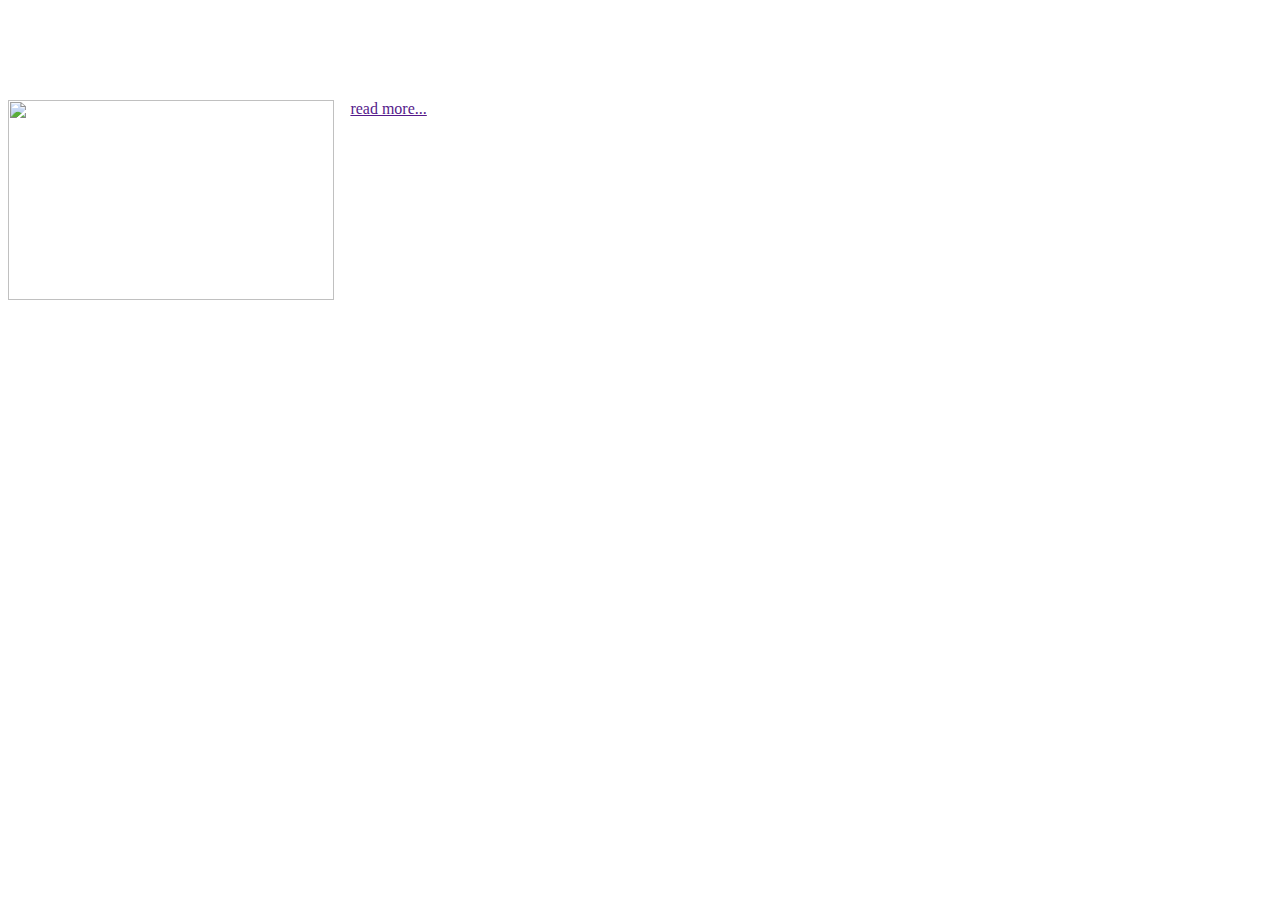
==== news loop/index.html @ 2d5e1d7d "news loop" ====
<!DOCTYPE html>
<html lang="en">
  <head>
    <meta charset="UTF-8" />
    <meta http-equiv="X-UA-Compatible" content="IE=edge" />
    <meta name="viewport" content="width=device-width, initial-scale=1.0" />
    <title>Document</title>
    <link rel="stylesheet" href="style.css" />
  </head>
  <body>
    <div class="news">
      <div class="card">
        <img class="image" src="" alt="" />
        <h4 class="title"></h4>
        <p class="description"></p>
        <p class="content"></p>
        <small class="author"></small>
        <a class="read-more" href="">read more...</a>
      </div>
    </div>
    <script src="news.js"></script>
    <script>
      //   const titleDisplay = document.querySelector(".title");
      //   const imageDisplay = document.querySelector(".image");
      //   const authorDisplay = document.querySelector(".author");
      //   const descriptionDisplay = document.querySelector(".description");
      //   const readMoreDisplay = document.querySelector(".read-more");
      //   const contentDisplay = document.querySelector(".content");

      //   data.articles.map((el, index) => {
      //     //   titleDisplay.innerHTML += el.title;
      //     console.log(el);

      //     // imageDisplay.src = el.urlToImage;
      //     imageDisplay.innerHTML = `<img class="image" src="${el.urlToImage}"></img>`;
      //     // titleDisplay.innerHTML = el.title;
      //     // authorDisplay.innerHTML = el.author;
      //     // descriptionDisplay.innerHTML = el.description;
      //     // contentDisplay.innerHTML = el.content;
      //   });

      // imageDisplay.src = data.articles[0].urlToImage;
      // titleDisplay.innerHTML = data.articles[0].title;
      // authorDisplay.innerHTML = data.articles[0].author;
      // descriptionDisplay.innerHTML = data.articles[0].description;
      // contentDisplay.innerHTML = data.articles[0].content;

      // readMoreDisplay.addEventListener("click", () => {
      //   event.preventDefault();
      //   contentDisplay.classList.toggle("show-hide");
      // });
    </script>
  </body>
</html>
---- news loop/style.css ----
* {
  padding: 0;
  border: 0;
  box-sizing: border-box;
}

.show-hide {
  display: block !important;
}

.news {
  width: 80%;
  margin: 100px 0 auto;
  columns: 3 250px;
}

.card {
  width: 100%;
}

.image {
  width: 100%;
  height: 200px;
}

.title {
}

.author {
}

.description {
}

.content {
  display: none;
}

.read-more {
}
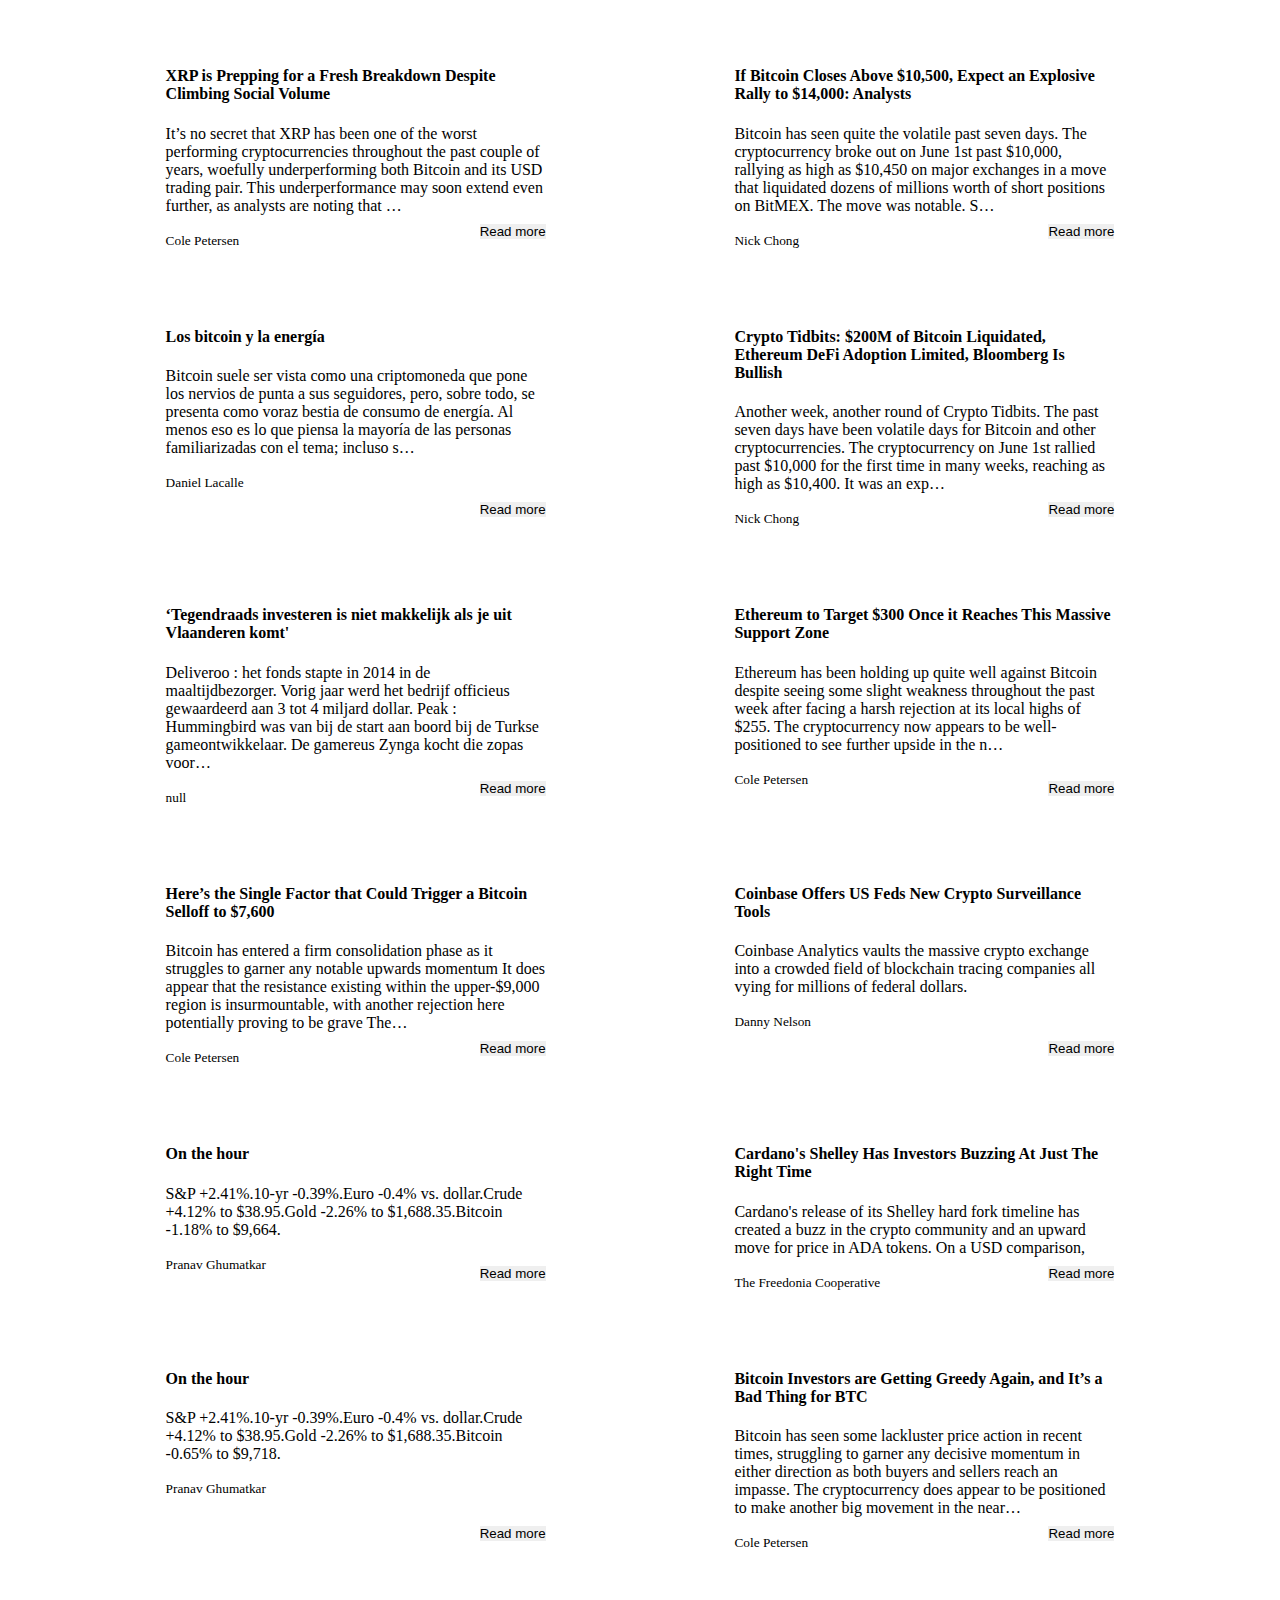
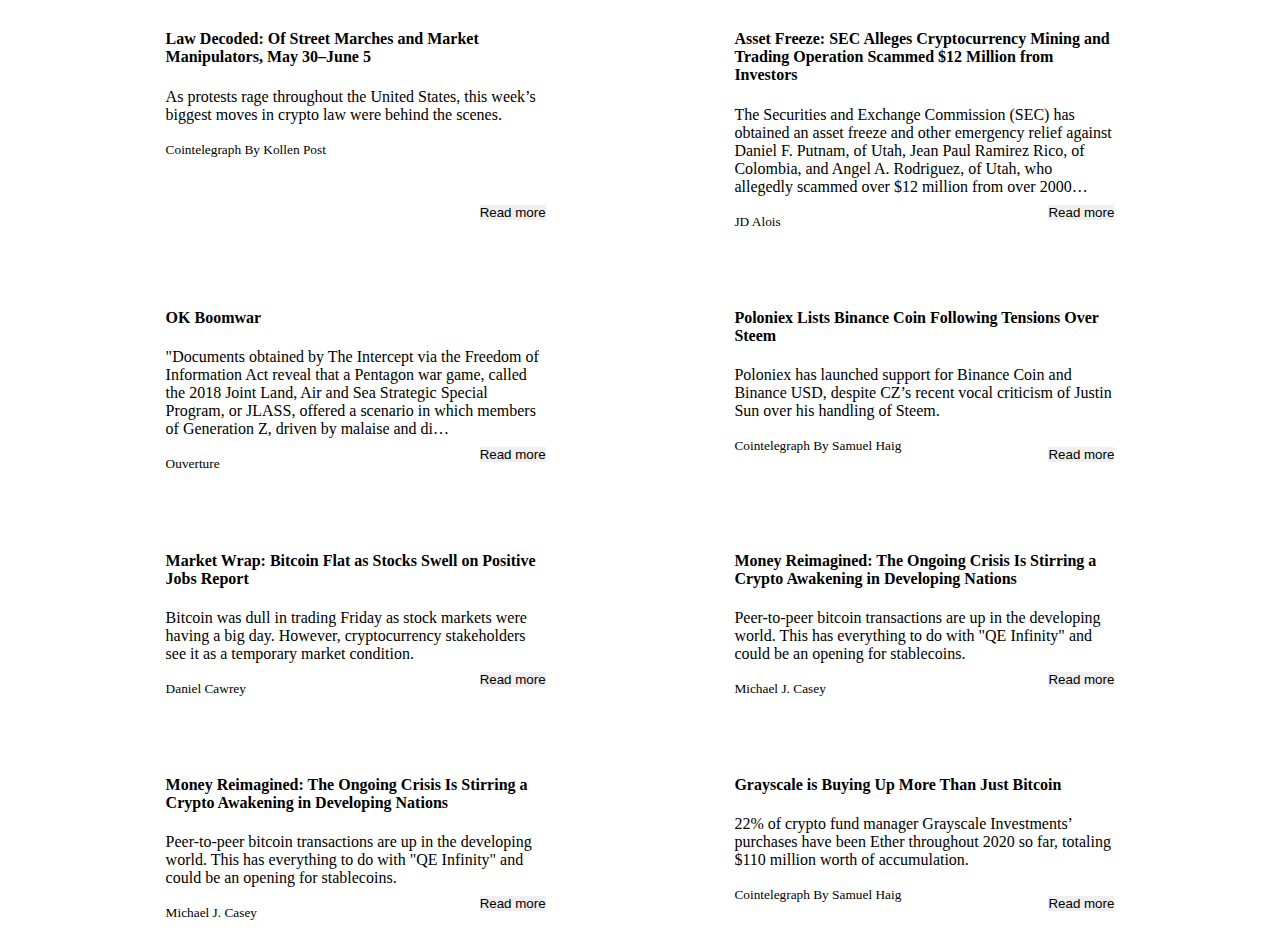
==== commit b29ea28e: "News final" ====
--- a/news loop/index.html
+++ b/news loop/index.html
@@ -6,49 +6,34 @@
     <meta name="viewport" content="width=device-width, initial-scale=1.0" />
     <title>Document</title>
     <link rel="stylesheet" href="style.css" />
+    <link
+      href="https://cdn.jsdelivr.net/npm/bootstrap@5.1.3/dist/css/bootstrap.min.css"
+      rel="stylesheet"
+      integrity="sha384-1BmE4kWBq78iYhFldvKuhfTAU6auU8tT94WrHftjDbrCEXSU1oBoqyl2QvZ6jIW3"
+      crossorigin="anonymous"
+    />
   </head>
   <body>
-    <div class="news">
-      <div class="card">
-        <img class="image" src="" alt="" />
-        <h4 class="title"></h4>
-        <p class="description"></p>
-        <p class="content"></p>
-        <small class="author"></small>
-        <a class="read-more" href="">read more...</a>
-      </div>
-    </div>
+    <div class="news"></div>
     <script src="news.js"></script>
     <script>
-      //   const titleDisplay = document.querySelector(".title");
-      //   const imageDisplay = document.querySelector(".image");
-      //   const authorDisplay = document.querySelector(".author");
-      //   const descriptionDisplay = document.querySelector(".description");
-      //   const readMoreDisplay = document.querySelector(".read-more");
-      //   const contentDisplay = document.querySelector(".content");
+      const news = document.querySelector(".news");
+      data.articles.map((el, index) => {
+        news.innerHTML += `
+        <div class="card" style="width: 25rem;">
+        <img class="image card-img-top"  src="${el.urlToImage}" alt="" />
 
-      //   data.articles.map((el, index) => {
-      //     //   titleDisplay.innerHTML += el.title;
-      //     console.log(el);
-
-      //     // imageDisplay.src = el.urlToImage;
-      //     imageDisplay.innerHTML = `<img class="image" src="${el.urlToImage}"></img>`;
-      //     // titleDisplay.innerHTML = el.title;
-      //     // authorDisplay.innerHTML = el.author;
-      //     // descriptionDisplay.innerHTML = el.description;
-      //     // contentDisplay.innerHTML = el.content;
-      //   });
-
-      // imageDisplay.src = data.articles[0].urlToImage;
-      // titleDisplay.innerHTML = data.articles[0].title;
-      // authorDisplay.innerHTML = data.articles[0].author;
-      // descriptionDisplay.innerHTML = data.articles[0].description;
-      // contentDisplay.innerHTML = data.articles[0].content;
-
-      // readMoreDisplay.addEventListener("click", () => {
-      //   event.preventDefault();
-      //   contentDisplay.classList.toggle("show-hide");
-      // });
+        <div class="card-body">
+        <h4 class="title card-title">${el.title}</h4>
+        <p class="description card-text">${el.description}</p>
+        <small class="author">${el.author}</small><br>
+        <button type="button" class="btn btn-info">
+            <a class="read-more" href="${el.url}">Read more</a>
+            </button>
+        
+            </div>
+      </div>`;
+      });
     </script>
   </body>
 </html>
--- a/news loop/style.css
+++ b/news loop/style.css
@@ -4,37 +4,29 @@
   box-sizing: border-box;
 }
 
-.show-hide {
-  display: block !important;
-}
-
 .news {
-  width: 80%;
-  margin: 100px 0 auto;
-  columns: 3 250px;
+  width: 90%;
+  margin: auto;
+  display: flex;
+  flex-direction: row;
+  flex-wrap: wrap;
+  justify-content: space-around;
 }
 
 .card {
-  width: 100%;
-}
-
-.image {
-  width: 100%;
-  height: 200px;
-}
-
-.title {
-}
-
-.author {
-}
-
-.description {
-}
-
-.content {
-  display: none;
+  padding: 10px;
+  margin: 10px;
+  position: relative;
 }
 
 .read-more {
+  text-decoration: none;
+  color: black;
 }
+
+.btn-info {
+  margin: 10px 0;
+  position: absolute;
+  bottom: 10px;
+  right: 10px;
+}
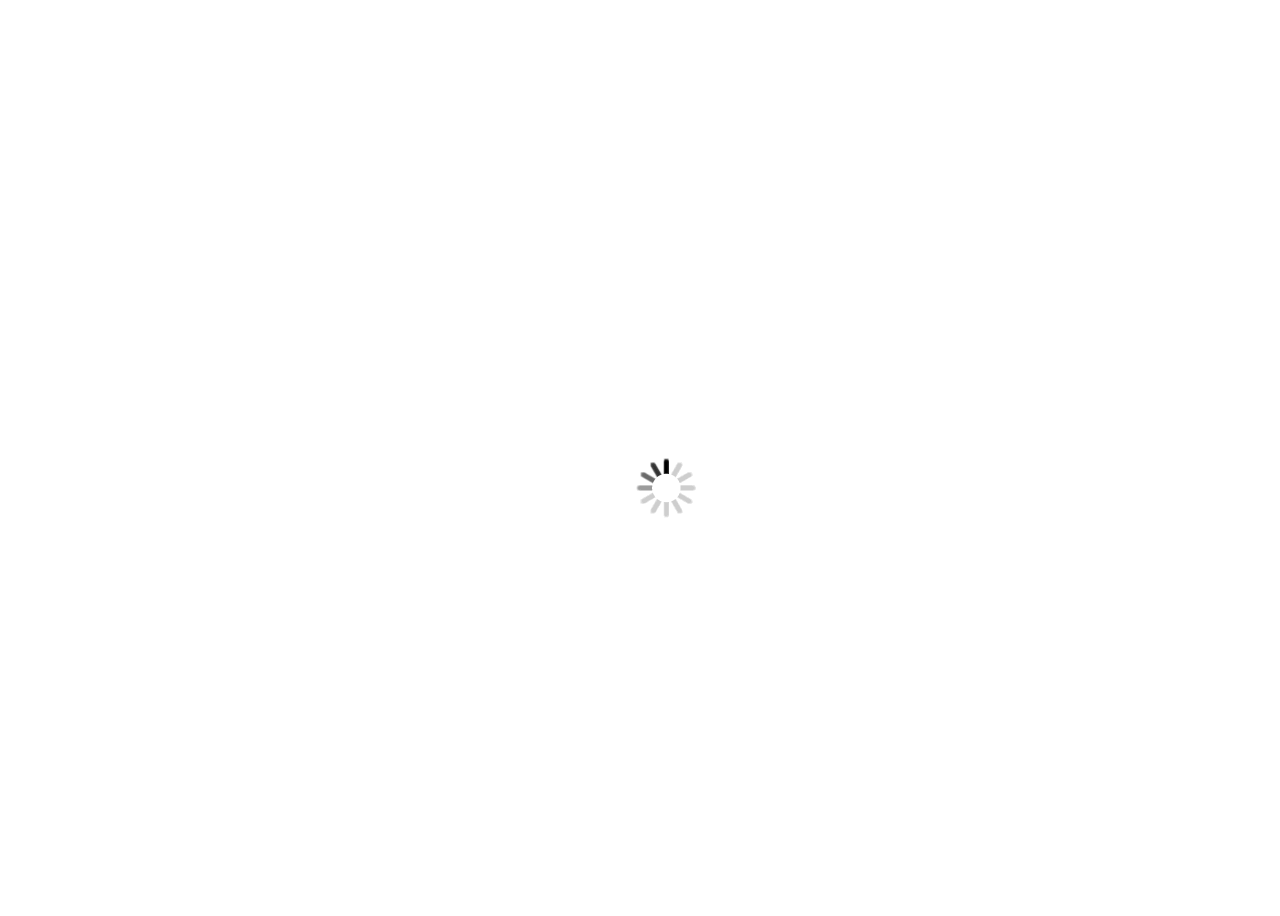
==== commit 513c60fb: "Card News with fetch api" ====
--- a/news loop/index.html
+++ b/news loop/index.html
@@ -13,13 +13,33 @@
       crossorigin="anonymous"
     />
   </head>
+  <style>
+    body {
+      height: 100vh;
+    }
+    #loading {
+      position: fixed;
+      top: 40%;
+      left: 42%;
+    }
+    .hidden {
+      display: none;
+    }
+  </style>
   <body>
+    <img id="loading" src="loading.gif" alt="" />
     <div class="news"></div>
-    <script src="news.js"></script>
     <script>
       const news = document.querySelector(".news");
-      data.articles.map((el, index) => {
-        news.innerHTML += `
+      const endPoint =
+        "https://newsapi.org/v2/everything?q=bitcoin&apiKey=caa8a3621a5e481c96807e77fe1dfc91";
+
+      fetch(endPoint)
+        .then((response) => response.json())
+        .then((data) => {
+          document.querySelector("#loading").classList.add("hidden");
+          data.articles.map((el, index) => {
+            news.innerHTML += `
         <div class="card" style="width: 25rem;">
         <img class="image card-img-top"  src="${el.urlToImage}" alt="" />
 
@@ -30,10 +50,11 @@
         <button type="button" class="btn btn-info">
             <a class="read-more" href="${el.url}">Read more</a>
             </button>
-        
+
             </div>
       </div>`;
-      });
+          });
+        });
     </script>
   </body>
 </html>
